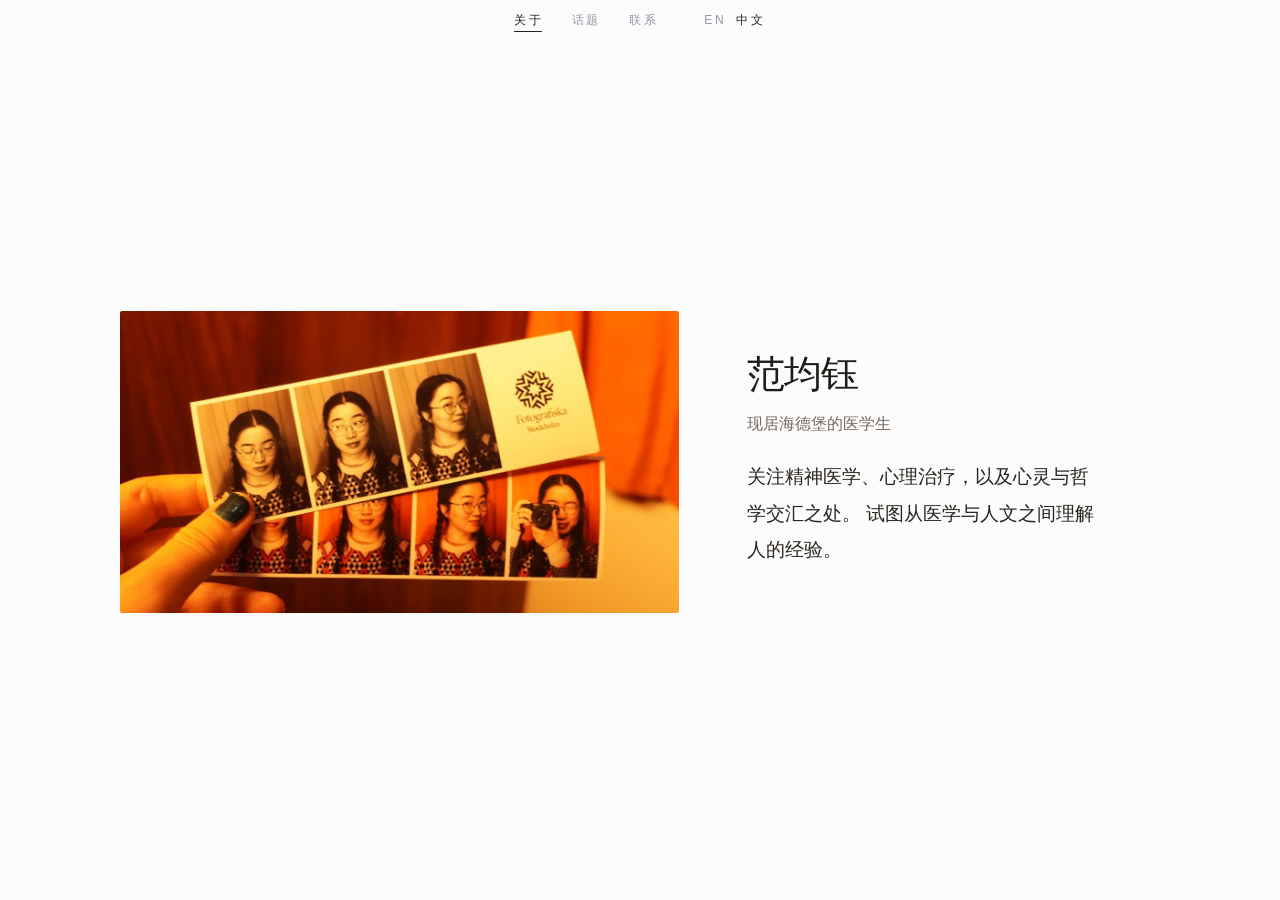
==== cn/index.html @ dccebbb7 "Update site v2.0" ====
<!DOCTYPE html>
<html lang="zh-CN">
<head>
  <meta charset="UTF-8" />
  <meta name="viewport" content="width=device-width, initial-scale=1.0" />
  <title>范均钰</title>
  <link rel="stylesheet" href="/assets/css/style.css" />
</head>
<body>
  <div class="site-shell">
    <header class="site-header">
      <div class="header-inner">
        <nav class="top-nav" aria-label="Primary">
          <a href="/cn/" class="active">关于</a>
          <a href="/cn/topic.html">话题</a>
          <a href="/cn/contact.html">联系</a>

          <div class="lang-wrap" aria-label="Language switcher">
            <button class="lang-switch" type="button" data-lang-toggle>EN</button>
            <span class="lang-current">中文</span>
          </div>
        </nav>
      </div>
    </header>

    <main class="site-main">
      <section class="page-wrap about-layout">
        <div class="image-wrap">
          <img src="/assets/images/your-photo.jpg" alt="范均钰" />
        </div>

<div class="text-wrap">
  <h1 class="page-title">范均钰</h1>
  <p class="page-subtitle">现居海德堡的医学生</p>
  <p class="page-body">
    关注精神医学、心理治疗，以及心灵与哲学交汇之处。
    试图从医学与人文之间理解人的经验。
  </p>
</div>
      </section>
    </main>
  </div>

  <script src="/assets/js/main.js"></script>
</body>
</html>
---- assets/css/style.css ----
:root {
  --bg: #fcfcfc;
  --text: #1b1f23;
  --muted: #7c848d;
  --nav: #8f97a1;
  --nav-active: #1f252b;
  --underline: #1f252b;
  --max-width: 1180px;
  --content-width: 1040px;
}

* {
  box-sizing: border-box;
}

html {
  height: 100%;
}

body {
  margin: 0;
  min-height: 100%;
  background: var(--bg);
  color: var(--text);
  font-family:  "Helvetica Neue", Helvetica, Arial,  "Noto Serif SC", sans-serif, ;
  -webkit-font-smoothing: antialiased;
  text-rendering: optimizeLegibility;
}

a {
  color: inherit;
  text-decoration: none;
}

img {
  display: block;
  max-width: 100%;
}

.site-shell {
  min-height: 100vh;
  display: flex;
  flex-direction: column;
}

.site-header {
  width: 100%;
  padding: 10px 32px 0;
  flex: 0 0 auto;
}

.header-inner {
  max-width: var(--max-width);
  margin: 0 auto;
  display: flex;
  justify-content: center;
  align-items: center;
}

.top-nav {
  font-family: "Helvetica Neue", Helvetica, Arial, "PingFang SC", "Noto Sans SC", sans-serif;
  display: flex;
  align-items: center;
  gap: 28px;
  font-size: 12px;
  line-height: 1;
  letter-spacing: 0.22em;
  text-transform: uppercase;
  font-weight: 300;
  color: var(--nav);
}

.top-nav a,
.lang-switch {
  position: relative;
  display: inline-block;
  padding: 4px 0;
  color: var(--nav);
  transition: color 0.2s ease;
}

.top-nav a:hover,
.lang-switch:hover {
  color: var(--nav-active);
}

.top-nav a.active {
  color: var(--nav-active);
}

.top-nav a.active::after {
  content: "";
  position: absolute;
  left: 0px;
  right: 2px;
  bottom: -2px;
  height: 1px;
  background: var(--underline);
}

.lang-wrap {
  display: flex;
  align-items: center;
  gap: 10px;
  margin-left: 18px;
  color: var(--nav);
}

.lang-switch {
  background: none;
  border: 0;
  padding: 4px 0;
  font: inherit;
  letter-spacing: 0.22em;
  text-transform: uppercase;
  font-weight: 300;
  cursor: pointer;
}

.lang-current {
  color: var(--nav-active);
}

.site-main {
  flex: 1 1 auto;
  display: flex;
  align-items: center;
  justify-content: center;
  padding: 42px 32px 48px;
}

.page-wrap {
  width: min(var(--content-width), 100%);
}

.about-layout {
  display: grid;
  grid-template-columns: minmax(420px, 1.15fr) minmax(250px, 0.85fr);
  gap: 68px;
  align-items: center;
}

.image-wrap {
  width: 100%;
  aspect-ratio: 1.85 / 1;
  overflow: hidden;
  background: #eef1f4;
  border-radius: 2px;
}

.image-wrap img {
  width: 100%;
  height: 100%;
  object-fit: cover;
}

.text-wrap {
  max-width: 360px;
  font-family: Georgia, "Noto Serif SC", "Times New Roman", serif;
}

.page-title {
  margin: 0 0 16px;
  font-size: clamp(2rem, 3vw, 3.2rem);
  line-height: 1.02;
  font-weight: 500;
  letter-spacing: -0.02em;
  color: #1f1b17;
}

.page-subtitle {
  margin: 0 0 22px;
  font-size: 1rem;
  line-height: 1.7;
  letter-spacing: 0;
  text-transform: none;
  font-weight: 400;
  color: #75685b;
}

.page-body {
  margin: 0;
  font-size: 1.2rem;
  line-height: 1.9;
  font-weight: 400;
  color: #2a241e;
  font-family: Georgia, "Times New Roman", serif;
}

.simple-page {
  max-width: 520px;
  margin: 0 auto;
  text-align: left;
  font-family: "Noto Serif SC", Georgia, "Times New Roman", serif;

    display: flex;
  flex-direction: column;
  justify-content: center;
}

.simple-page .page-title {
  margin-bottom: 18px;
}

.simple-page .page-body + .page-body {
  margin-top: 16px;
}

.contact-list {
  margin: 22px 0 0;
  padding: 0;
  list-style: none;
}

.contact-list li {
  margin: 0 0 12px;
  font-size: 16px;
  line-height: 1.8;
  color: #3c454d;
}

.contact-label {
  display: inline-block;
  min-width: 82px;

  /* 和导航栏统一 */
  font-family: -apple-system, BlinkMacSystemFont, "Helvetica Neue", Arial, sans-serif;
  text-transform: uppercase;
  letter-spacing: 0.22em;
  font-size: 12px;
  font-weight: 300;

  color: var(--nav);
}

@media (max-width: 900px) {
  .site-header {
    padding-top: 22px;
  }

  .site-main {
    padding-top: 32px;
    padding-bottom: 36px;
    align-items: flex-start;
  }

  .about-layout {
    grid-template-columns: 1fr;
    gap: 34px;
  }

  .text-wrap {
    max-width: 100%;
  }
}

@media (max-width: 640px) {
  .site-header,
  .site-main {
    padding-left: 20px;
    padding-right: 20px;
  }



  .top-nav {
    gap: 12px;
    font-size: 8px;
    letter-spacing: 0.12em;
    flex-wrap: wrap;
    justify-content: center;
  }

  .lang-wrap {
    margin-left: 10px;
    gap: 8px;
  }

  .page-title {
    font-size: 2rem;
  }

  .page-subtitle {
    font-size: 0.95rem;
  }

  .page-body {
    font-size: 1.05rem;
    line-height: 1.8;
  }

  .site-main {
    display: flex;
    align-items: center;     /* 垂直居中 */
    justify-content: center; /* 水平居中 */
    min-height: calc(100vh - 80px); /* 减去导航高度 */
  }

  .simple-page {
    text-align: center;      /* 文字居中 */
    max-width: 420px;
  }

  .contact-list {
    display: flex;
    flex-direction: column;
    align-items: center;     /* 联系方式居中 */
  }

  .contact-label {
    min-width: auto;
  }

}
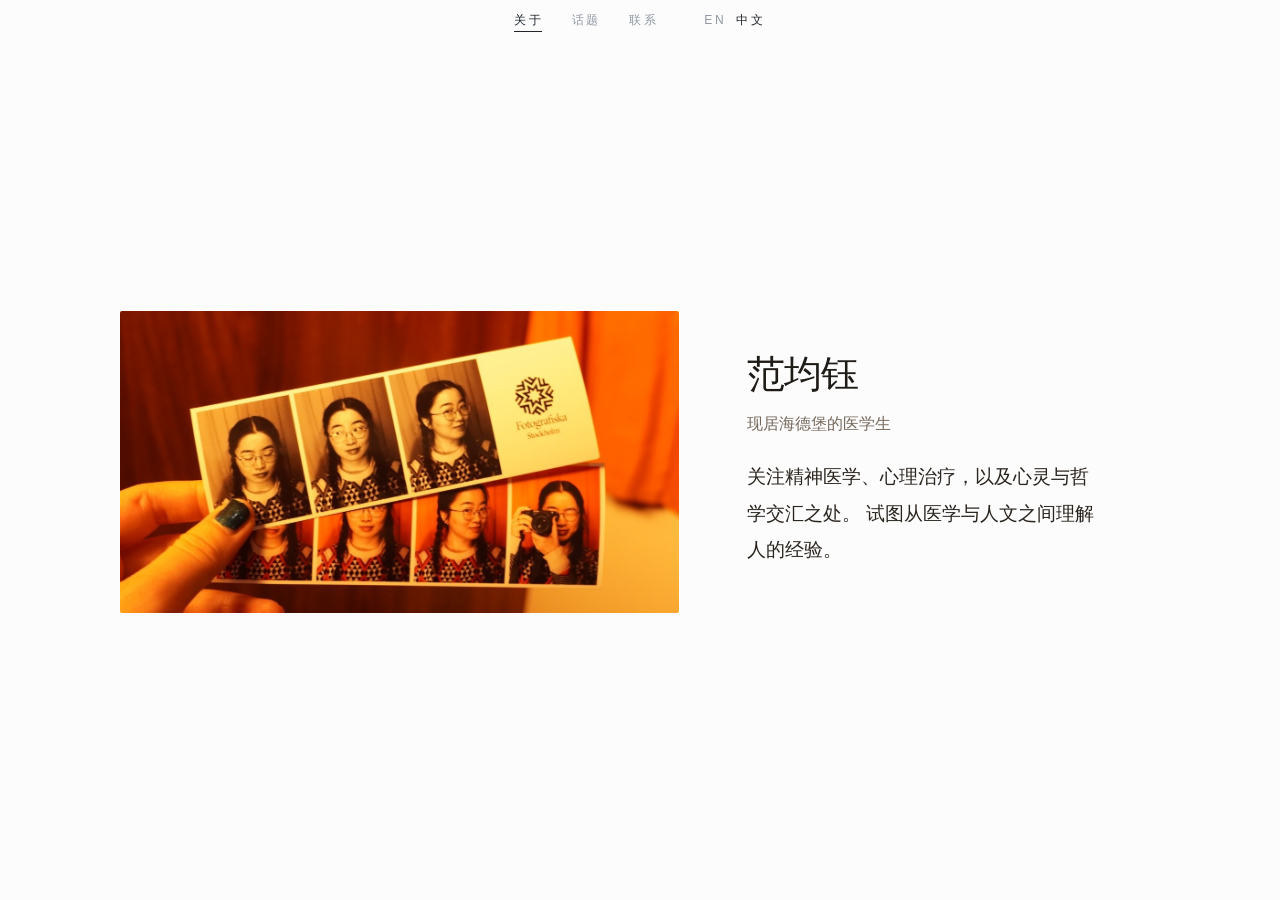
==== commit 61365673: "Add icon and robot blocking" ====
--- a/cn/index.html
+++ b/cn/index.html
@@ -4,6 +4,7 @@
   <meta charset="UTF-8" />
   <meta name="viewport" content="width=device-width, initial-scale=1.0" />
   <title>范均钰</title>
+  <link rel="icon" href="/assets/icon/icon.svg" type="image/svg+xml">
   <link rel="stylesheet" href="/assets/css/style.css" />
 </head>
 <body>
--- a/assets/css/style.css
+++ b/assets/css/style.css
@@ -37,6 +37,94 @@
   max-width: 100%;
 }
 
+.contact-form-block {
+  margin-top: 32px;
+  max-width: 460px;
+}
+
+.form-title {
+  font-family: "Noto Serif SC", Georgia, serif;
+  font-size: 1.4rem;
+  margin-bottom: 16px;
+}
+
+.message-trigger-row {
+  align-items: baseline;
+}
+
+.message-trigger {
+  padding: 0;
+  border: 0;
+  background: none;
+  font: inherit;
+  color: #2a241e;
+  text-decoration: underline;
+  text-underline-offset: 0.12em;
+  cursor: pointer;
+}
+
+.message-trigger:hover {
+  color: #4a5560;
+}
+
+.contact-form-block {
+  margin-top: 24px;
+  max-width: 460px;
+}
+
+.contact-form {
+  display: flex;
+  flex-direction: column;
+  gap: 14px;
+}
+
+.contact-form label {
+  display: flex;
+  flex-direction: column;
+  gap: 6px;
+}
+
+.contact-form span {
+  font-size: 0.9rem;
+  color: #75685b;
+}
+
+.contact-form input,
+.contact-form textarea {
+  padding: 10px 12px;
+  border: 1px solid #d8dce2;
+  background: #fff;
+  color: #2a241e;
+  font: inherit;
+}
+
+.contact-form textarea {
+  resize: vertical;
+  min-height: 120px;
+}
+
+.form-submit {
+  align-self: flex-start;
+  margin-top: 4px;
+  padding: 10px 16px;
+  border: 1px solid #c8ced6;
+  background: transparent;
+  color: #2a241e;
+  font-family: -apple-system, BlinkMacSystemFont, "Helvetica Neue", Arial, sans-serif !important;
+  cursor: pointer;
+}
+
+.form-submit:hover {
+  background: #f4f6f8;
+}
+
+.contact-form input::placeholder,
+.contact-form textarea::placeholder {
+  font-family: -apple-system, BlinkMacSystemFont, "Helvetica Neue", Arial, "PingFang SC", "Noto Sans SC", sans-serif;
+  color: #9aa3ab;
+}
+
+
 .site-shell {
   min-height: 100vh;
   display: flex;
@@ -150,7 +238,7 @@
 
 .image-wrap img {
   width: 100%;
-  height: 100%;
+  height: auto;
   object-fit: cover;
 }
 
@@ -311,4 +399,56 @@
     min-width: auto;
   }
 
-}+}
+
+@media (max-width: 640px) {
+  .message-trigger-row {
+    align-items: center;
+  }
+
+  .message-trigger {
+    font-size: 1rem;
+    line-height: 1.6;
+    text-align: left;
+  }
+
+  .contact-form-block {
+    margin-top: 18px;
+    max-width: 100%;
+  }
+
+  .contact-form {
+    width: 100%;
+  }
+
+  .contact-form input,
+  .contact-form textarea {
+    width: 100%;
+    font-size: 16px;
+  }
+
+  .form-submit {
+    width: auto;
+    min-width: 88px;
+  }
+}
+
+@media (max-width: 640px) {
+  .simple-page {
+    text-align: left;
+    padding-left: 4px;
+    padding-right: 4px;
+  }
+
+  .contact-list {
+    align-items: flex-start;
+  }
+
+  .contact-form-block {
+    text-align: left;
+  }
+}
+
+/* About 页：手机版固定画面高度，减少中英文切换跳动 */
+/* style.css */
+
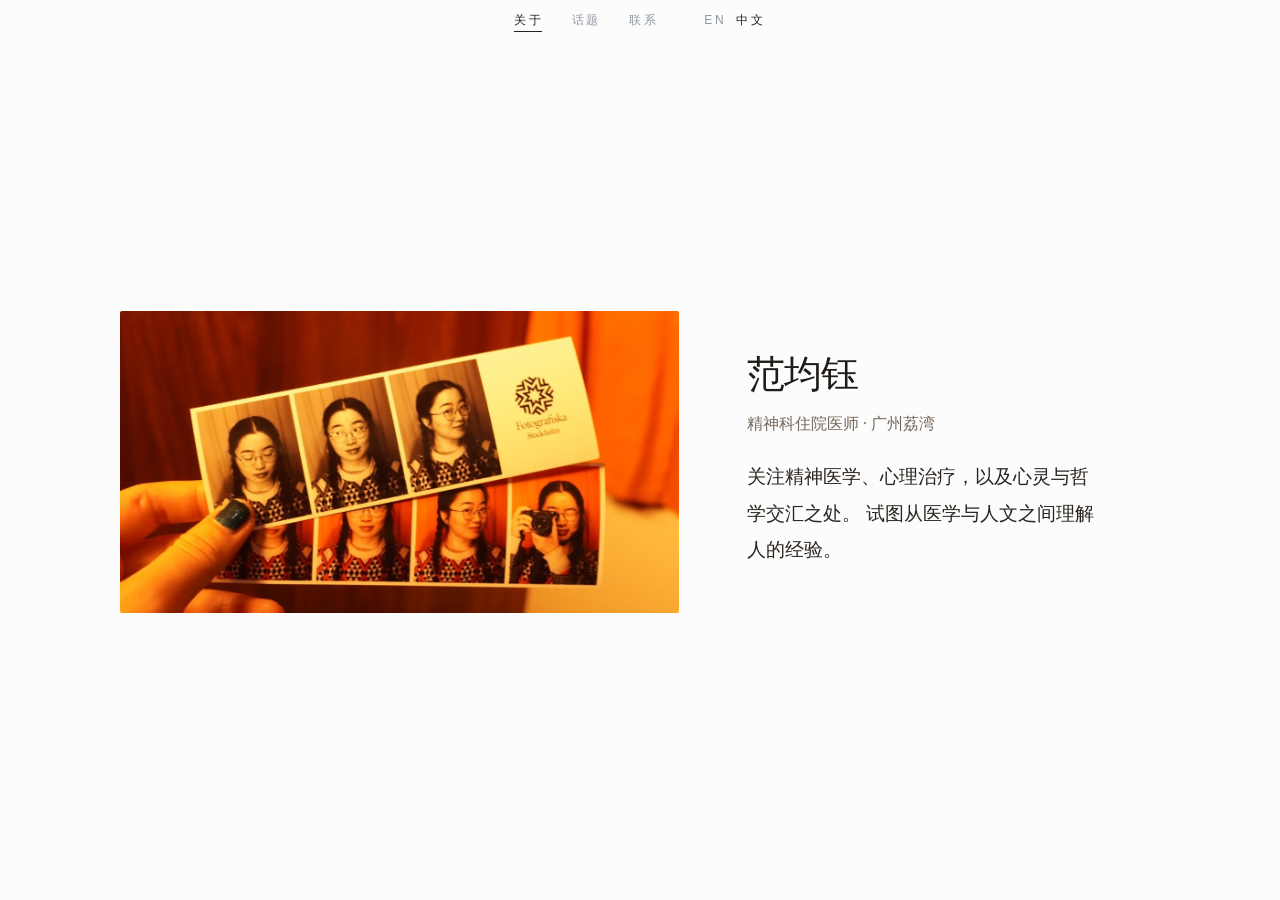
==== commit c3827548: "v2.2 update occupation and location" ====
--- a/cn/index.html
+++ b/cn/index.html
@@ -5,9 +5,13 @@
   <meta name="viewport" content="width=device-width, initial-scale=1.0" />
   <title>范均钰</title>
   <link rel="icon" href="/assets/icon/icon.svg" type="image/svg+xml">
-  <link rel="stylesheet" href="/assets/css/style.css" />
+  
+<link rel="icon" href="/assets/icon/icon-192x192.png" sizes="192x192" type="image/png">
+
+<link rel="icon" href="/favicon.ico" sizes="48x48">
+  <link rel="stylesheet" href="/assets/css/style.css?v=7" />
 </head>
-<body>
+<body class="about-page">
   <div class="site-shell">
     <header class="site-header">
       <div class="header-inner">
@@ -32,7 +36,7 @@
 
 <div class="text-wrap">
   <h1 class="page-title">范均钰</h1>
-  <p class="page-subtitle">现居海德堡的医学生</p>
+  <p class="page-subtitle">精神科住院医师 · 广州荔湾</p>
   <p class="page-body">
     关注精神医学、心理治疗，以及心灵与哲学交汇之处。
     试图从医学与人文之间理解人的经验。
--- a/assets/css/style.css
+++ b/assets/css/style.css
@@ -341,15 +341,12 @@
     max-width: 100%;
   }
 }
-
 @media (max-width: 640px) {
   .site-header,
   .site-main {
     padding-left: 20px;
     padding-right: 20px;
   }
-
-
 
   .top-nav {
     gap: 12px;
@@ -377,31 +374,31 @@
     line-height: 1.8;
   }
 
-  .site-main {
-    display: flex;
-    align-items: center;     /* 垂直居中 */
-    justify-content: center; /* 水平居中 */
-    min-height: calc(100vh - 80px); /* 减去导航高度 */
-  }
+.site-main {
+  display: block;
+  min-height: auto;
+}
 
   .simple-page {
-    text-align: center;      /* 文字居中 */
-    max-width: 420px;
+  max-width: 420px;
+  margin: 0 auto;
+  text-align: left;
+  padding-left: 4px;
+  padding-right: 4px;
+
+  margin-top: 20vh;
   }
 
   .contact-list {
     display: flex;
     flex-direction: column;
-    align-items: center;     /* 联系方式居中 */
+    align-items: flex-start;
   }
 
   .contact-label {
     min-width: auto;
   }
 
-}
-
-@media (max-width: 640px) {
   .message-trigger-row {
     align-items: center;
   }
@@ -415,6 +412,7 @@
   .contact-form-block {
     margin-top: 18px;
     max-width: 100%;
+    text-align: left;
   }
 
   .contact-form {
@@ -431,24 +429,35 @@
     width: auto;
     min-width: 88px;
   }
-}
-
-@media (max-width: 640px) {
-  .simple-page {
-    text-align: left;
-    padding-left: 4px;
-    padding-right: 4px;
-  }
-
-  .contact-list {
-    align-items: flex-start;
-  }
-
-  .contact-form-block {
-    text-align: left;
+
+  .site-note {
+    margin-top: 40px;
+    font-size: 11px;
+    line-height: 1.6;
+    text-align: center;
   }
 }
 
 /* About 页：手机版固定画面高度，减少中英文切换跳动 */
 /* style.css */
 
+@media (max-width: 640px) {
+  .about-page .site-main {
+    display: block;
+    min-height: auto;
+    padding-top: 12svh;
+  }
+
+  .about-page .about-layout {
+    margin-top: 0;
+    gap: 20px;
+  }
+}
+
+.site-note {
+  margin-top: 56px;
+  font-size: 12px;
+  line-height: 1.6;
+  color: #a8afb6;
+  font-family: "Noto Serif SC", Georgia, "Times New Roman", serif;
+}
